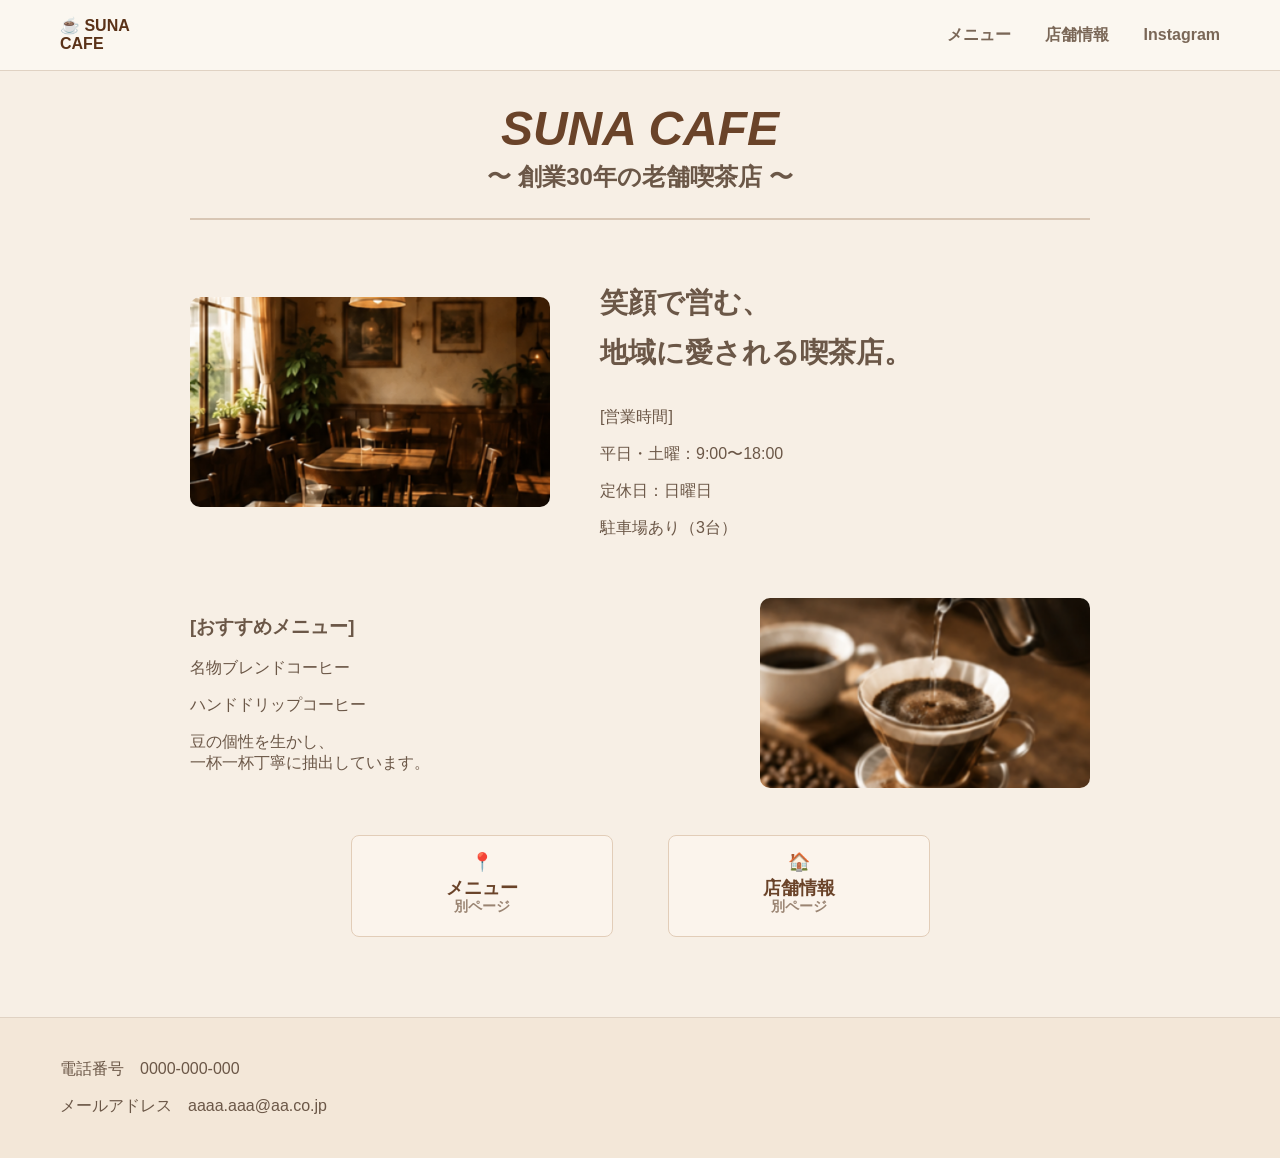
==== index.html @ 04c0c140 "Add files via upload" ====
<!DOCTYPE html>
<html lang="ja">
<head>
  <meta charset="UTF-8">
  <title>SUNA CAFE</title>
  <link rel="stylesheet" href="style.css">
</head>
<body>

  <header class="header">
    <a href="index.html" class="logo">
  ☕ SUNA<br>CAFE
</a>
    <nav>
      <a href="menu.html">メニュー</a>
      <a href="shop.html">店舗情報</a>
      <a href="#">Instagram</a>
    </nav>
  </header>

  <main class="main">
    <h1>SUNA CAFE</h1>
    <h2>〜 創業30年の老舗喫茶店 〜</h2>

    <section class="intro">
      <img src="images/cafe.jpg" class="photo" alt="SUNA CAFEの店内">
      <div class="text">
        <h3>笑顔で営む、<br>地域に愛される喫茶店。</h3>
        <p>[営業時間]</p>
        <p>平日・土曜：9:00〜18:00</p>
        <p>定休日：日曜日</p>
        <p>駐車場あり（3台）</p>
      </div>
    </section>

   <section class="menu-section">

  <div class="menu-text">
    <h3>[おすすめメニュー]</h3>

    <p>名物ブレンドコーヒー</p>
    <p>ハンドドリップコーヒー</p>

    <p>
      豆の個性を生かし、<br>
      一杯一杯丁寧に抽出しています。
    </p>
  </div>

  <img src="images/coffee.jpg"
       class="coffee-photo"
       alt="ハンドドリップコーヒー">

</section>

   <section class="buttons">
  <a href="menu.html" class="card">
    <span class="icon">📍</span>
    <strong>メニュー</strong>
    <span>別ページ</span>
  </a>

<a href="shop.html" class="card">
  <span class="icon">🏠</span>
  <strong>店舗情報</strong>
  <span>別ページ</span>
</a>
</section>
  </main>

  <footer class="footer">
    <p>電話番号　0000-000-000</p>
    <p>メールアドレス　aaaa.aaa@aa.co.jp</p>
  </footer>

</body>
</html>
---- style.css ----
body {
  margin: 0;
  background: #f7efe5;
  color: #6b5747;
  font-family: "Yu Gothic", "Hiragino Kaku Gothic ProN", sans-serif;
}

.header {
  height: 70px;
  padding: 0 60px;
  display: flex;
  justify-content: space-between;
  align-items: center;
  background: #fbf7f0;
  border-bottom: 1px solid #e0d2c3;
}

.logo {
  font-weight: bold;
  color: #5a3218;
  line-height: 1.1;
  text-decoration: none;
}

nav a {
  margin-left: 30px;
  text-decoration: none;
  color: #7a6757;
  font-weight: bold;
}

.main {
  max-width: 900px;
  margin: 0 auto;
  padding: 30px 30px 45px;
}

h1 {
  text-align: center;
  font-size: 48px;
  color: #6a4329;
  font-style: italic;
  margin: 0;
}

h2 {
  text-align: center;
  margin-top: 5px;
  border-bottom: 2px solid #d8c6b4;
  padding-bottom: 25px;
}

.intro {
  display: flex;
  gap: 50px;
  margin-top: 30px;
  align-items: center;
}

.photo {
  width: 360px;
  height: 210px;
  object-fit: cover;
  border-radius: 10px;
}

.text h3 {
  font-size: 28px;
  line-height: 1.8;
}

.menu {
  margin-top: 40px;
  font-size: 18px;
}

.buttons {
  display: flex;
  gap: 55px;
  justify-content: center;
  margin-top: 45px;
  margin-bottom: 35px;
}

.card {
  width: 260px;
  height: 100px;
  border: 1px solid #e2cdb8;
  border-radius: 8px;
  background: #fbf4ec;
  text-decoration: none;
  color: #6a4329;

  display: flex;
  flex-direction: column;
  justify-content: center;
  align-items: center;
  gap: 3px;

  font-size: 18px;
  font-weight: bold;
}
.card {
  transition: 0.3s;
}

.card:hover {
  transform: translateY(-3px);
  box-shadow: 0 8px 20px rgba(0,0,0,0.1);
}

.card .icon {
  font-size: 18px;
}

.card span {
  font-size: 12px;
  color: #9a8472;
}

.card span {
  font-size: 14px;
  color: #9a8472;
  display: block;
  margin-top: -5px;
}

.footer {
  border-top: 1px solid #e0d2c3;
  padding: 25px 60px;
  background: #f3e7d8;
  box-sizing: border-box;
  width: 100%;
}

.menu-section{
  display:flex;
  justify-content:space-between;
  align-items:center;
  margin-top:40px;
  gap:40px;
}

.menu-text{
  flex:1;
}

.coffee-photo {
  width: 330px;
  height: 190px;
  object-fit: cover;
  border-radius: 10px;
}
.menu-page {
  max-width: 1000px;
  margin: 0 auto;
  padding: 40px 30px;
}

.menu-hero {
  display: grid;
  grid-template-columns: 1fr 1.3fr;
  gap: 40px;
  align-items: center;
  margin-bottom: 50px;
}

.menu-hero h1 {
  text-align: left;
  font-size: 56px;
  margin: 15px 0;
}

.menu-hero img {
  width: 100%;
  height: 320px;
  object-fit: cover;
}

.small-title {
  font-weight: bold;
}

.recommend h2 {
  text-align: center;
  font-size: 34px;
  margin-bottom: 25px;
}

.recommend-list {
  display: grid;
  grid-template-columns: repeat(3, 1fr);
  gap: 25px;
}

.menu-card {
  background: #fbf4ec;
  border: 1px solid #e2cdb8;
  text-align: center;
  padding-bottom: 20px;
}

.menu-card img {
  width: 100%;
  height: 190px;
  object-fit: cover;
}

.menu-card h3 {
  font-size: 24px;
  color: #5a3218;
}

.menu-card strong {
  font-size: 24px;
  color: #5a3218;
}

.menu-row {
  display: grid;
  grid-template-columns: 1fr 1.2fr 1.2fr;
  gap: 30px;
  align-items: center;
  margin-top: 45px;
  padding: 25px 0;
  border-top: 1px solid #e2cdb8;
}

.menu-row img {
  width: 100%;
  height: 190px;
  object-fit: cover;
  border-radius: 8px;
}

.menu-category h2 {
  text-align: left;
  font-size: 34px;
  color: #5a3218;
}

.price-list {
  list-style: none;
  padding: 0;
  margin: 0;
}

.price-list li {
  display: flex;
  justify-content: space-between;
  border-bottom: 1px dotted #c8ad96;
  padding: 10px 0;
}
.shop-page {
  max-width: 1300px;
  margin: 0 auto;
  padding: 40px 30px;
}
.shop-hero {
  display: grid;
  grid-template-columns: 1fr 1.4fr;
  gap: 35px;
  align-items: center;
  margin-bottom: 45px;
}

.shop-hero img {
  width: 100%;
  height: 330px;
  object-fit: cover;
  border-radius: 8px;
}

.shop-info-box h1 {
  text-align: left;
  font-size: 42px;
  color: #5a3218;
  margin-bottom: 5px;
}

.shop-info-box p {
  color: #b39b85;
  font-size: 13px;
}

.shop-info-box dl {
  margin-top: 25px;
}

.shop-info-box dt {
  font-weight: bold;
  color: #6a4329;
  margin-top: 18px;
}

.shop-info-box dd {
  margin: 6px 0 0 0;
  color: #7a6757;
  line-height: 1.7;
}

.shop-guide {
  border-top: 1px solid #e2cdb8;
  padding-top: 30px;
}

.shop-guide h2 {
  text-align: center;
  border: none;
  padding: 0;
  margin-bottom: 25px;
}

.shop-guide-grid {
  display: grid;
  grid-template-columns: 1fr 1fr 1fr;
  gap: 28px;
  align-items: center;
}

.shop-guide-grid img {
  width: 100%;
  height: 220px;
  object-fit: cover;
  border-radius: 8px;
}

.shop-guide-grid h3 {
  color: #5a3218;
  margin-bottom: 5px;
}
@media (max-width: 768px) {

  .header {
    height: auto;
    padding: 16px 20px;
    flex-direction: column;
    gap: 12px;
  }

  nav {
    display: flex;
    flex-wrap: wrap;
    justify-content: center;
    gap: 16px;
  }

  nav a {
    margin-left: 0;
    font-size: 14px;
  }

  .main,
  .menu-page,
  .shop-page {
    max-width: 100%;
    padding: 28px 20px;
  }

  h1 {
    font-size: 36px;
  }

  .intro,
  .menu-section,
  .menu-hero,
  .menu-row,
  .shop-hero,
  .shop-guide-grid {
    display: block;
  }

  .photo,
  .coffee-photo,
  .menu-hero img,
  .menu-row img,
  .shop-hero img,
  .shop-guide-grid img {
    width: 100%;
    height: auto;
    margin: 18px 0;
  }

  .text h3 {
    font-size: 22px;
  }

  .buttons {
    flex-direction: column;
    align-items: center;
    gap: 20px;
  }

  .card {
    width: 100%;
    max-width: 320px;
  }

  .recommend-list {
    grid-template-columns: 1fr;
  }

  .menu-row {
    margin-top: 30px;
  }

  .price-list {
    margin-top: 20px;
  }

  .footer {
    padding: 24px 20px;
    font-size: 13px;
  }
}
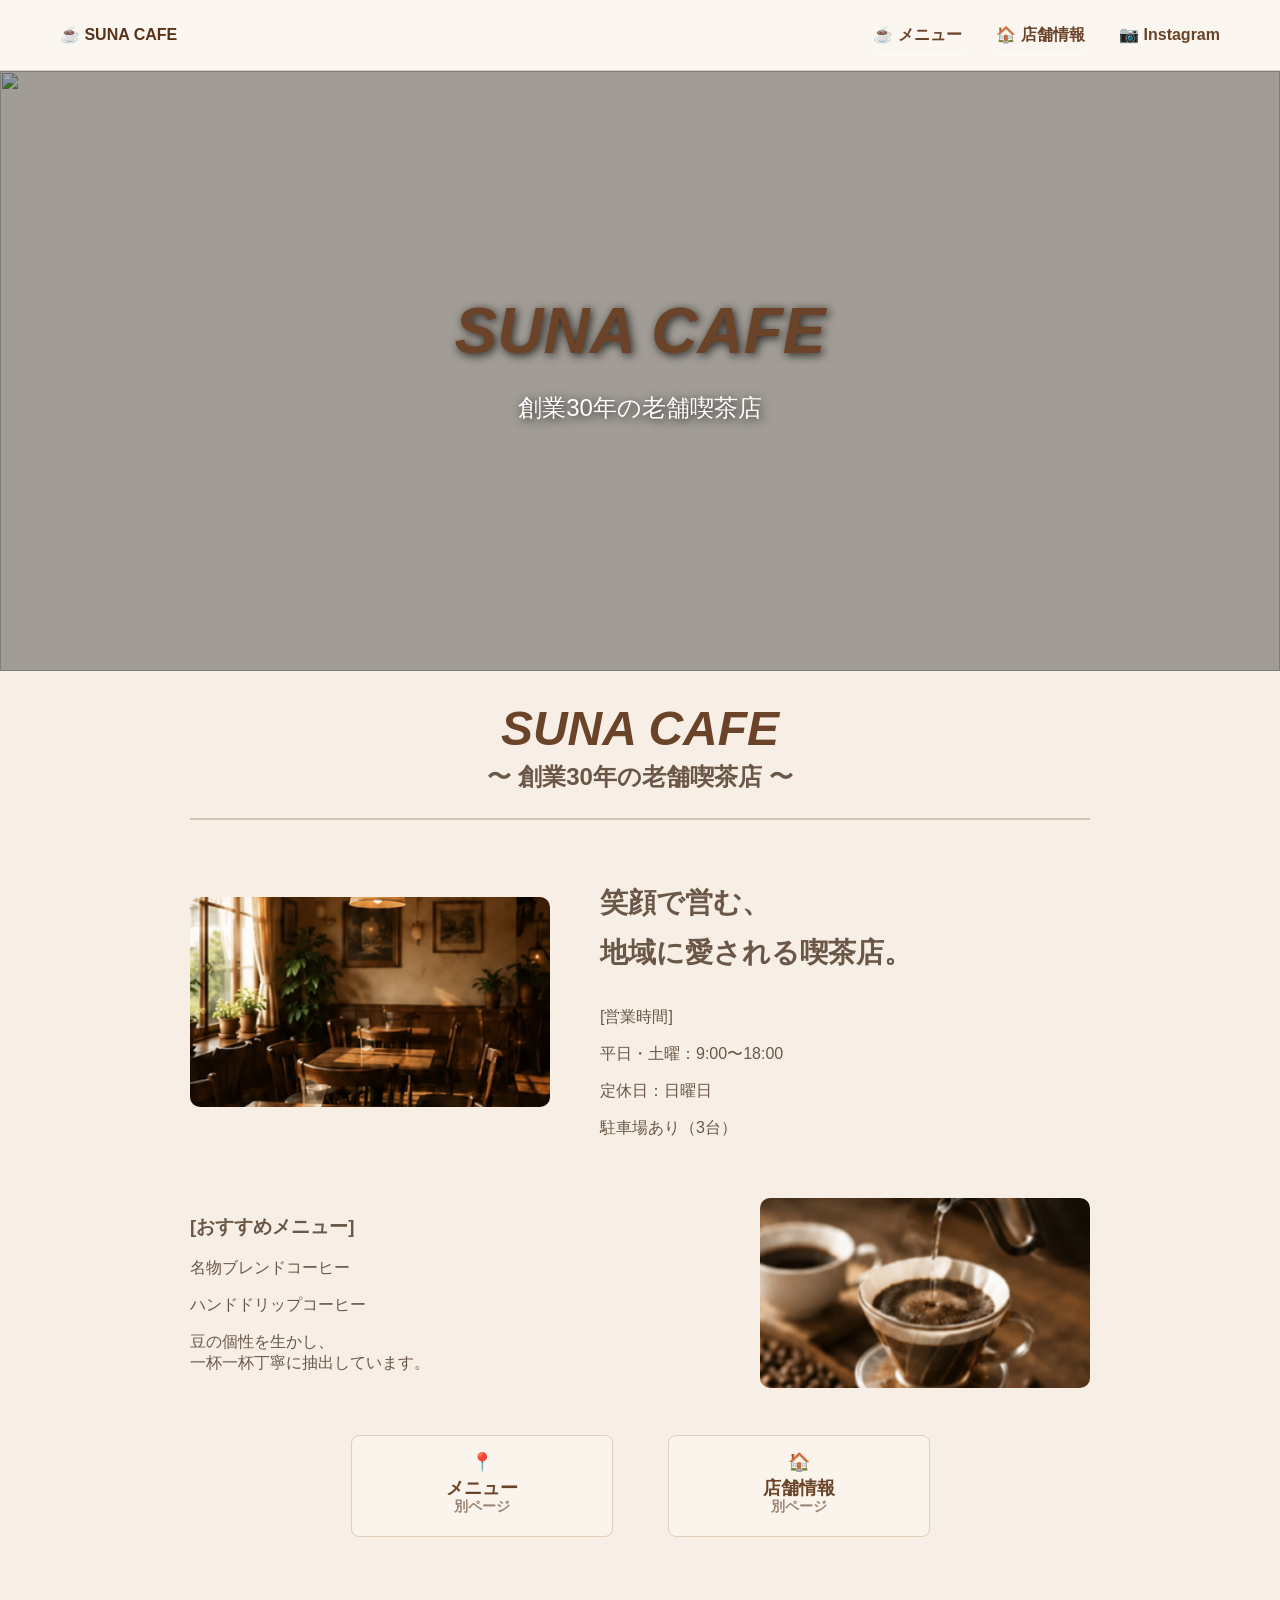
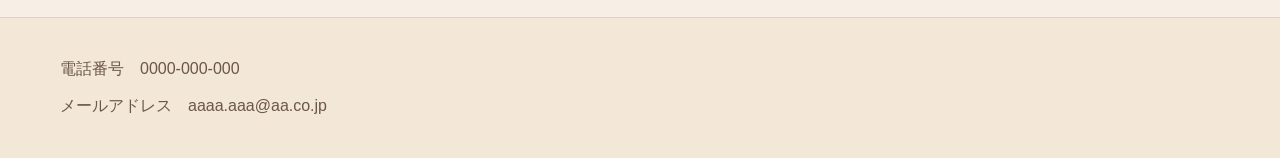
==== commit 93b496e6: "Update index.html" ====
--- a/index.html
+++ b/index.html
@@ -2,21 +2,50 @@
 <html lang="ja">
 <head>
   <meta charset="UTF-8">
+  <meta name="viewport" content="width=device-width, initial-scale=1.0">
   <title>SUNA CAFE</title>
   <link rel="stylesheet" href="style.css">
 </head>
+
 <body>
 
-  <header class="header">
-    <a href="index.html" class="logo">
-  ☕ SUNA<br>CAFE
-</a>
-    <nav>
-      <a href="menu.html">メニュー</a>
-      <a href="shop.html">店舗情報</a>
-      <a href="#">Instagram</a>
-    </nav>
-  </header>
+<header class="header">
+
+  <a href="index.html" class="logo">
+    ☕ SUNA CAFE
+  </a>
+
+  <button class="menu-btn">☰</button>
+
+  <nav class="nav-menu">
+  <a href="menu.html">☕ メニュー</a>
+  <a href="shop.html">🏠 店舗情報</a>
+  <a href="#">📷 Instagram</a>
+</nav>
+
+</header>
+
+
+ <section class="slideshow">
+
+    <img src="https://images.unsplash.com/photo-1554118811-1e0d58224f24?w=1920"
+     class="slide active">
+
+<img src="https://images.unsplash.com/photo-1509042239860-f550ce710b93?w=1920"
+     class="slide">
+
+<img src="https://images.unsplash.com/photo-1445116572660-236099ec97a0?w=1920"
+     class="slide">
+
+
+    <div class="overlay">
+        <h1>SUNA CAFE</h1>
+        <p>創業30年の老舗喫茶店</p>
+    </div>
+
+</section>
+
+
 
   <main class="main">
     <h1>SUNA CAFE</h1>
@@ -73,5 +102,38 @@
     <p>メールアドレス　aaaa.aaa@aa.co.jp</p>
   </footer>
 
+<script>
+const slides = document.querySelectorAll(".slide");
+let current = 0;
+
+setInterval(() => {
+
+    slides[current].classList.remove("active");
+
+    current++;
+
+    if(current >= slides.length){
+        current = 0;
+    }
+
+    slides[current].classList.add("active");
+
+}, 3000);
+const menuBtn = document.querySelector(".menu-btn");
+const navMenu = document.querySelector(".nav-menu");
+
+menuBtn.addEventListener("click", () => {
+
+  navMenu.classList.toggle("active");
+
+  if(navMenu.classList.contains("active")){
+      menuBtn.textContent = "✕";
+  }else{
+      menuBtn.textContent = "☰";
+  }
+
+});
+</script>
+
 </body>
-</html>+</html>
--- a/style.css
+++ b/style.css
@@ -20,13 +20,24 @@
   color: #5a3218;
   line-height: 1.1;
   text-decoration: none;
-}
+  transition: 0.3s;
+}
+
+.logo:hover {
+  opacity: 0.8;
+}
+
 
 nav a {
   margin-left: 30px;
   text-decoration: none;
   color: #7a6757;
   font-weight: bold;
+  transition: 0.3s;
+}
+
+nav a:hover {
+  color: #5a3218;
 }
 
 .main {
@@ -105,18 +116,16 @@
 }
 
 .card:hover {
-  transform: translateY(-3px);
-  box-shadow: 0 8px 20px rgba(0,0,0,0.1);
-}
+  transform: translateY(-5px);
+  box-shadow: 0 12px 25px rgba(0,0,0,0.15);
+}
+
 
 .card .icon {
   font-size: 18px;
 }
 
-.card span {
-  font-size: 12px;
-  color: #9a8472;
-}
+
 
 .card span {
   font-size: 14px;
@@ -329,20 +338,26 @@
   color: #5a3218;
   margin-bottom: 5px;
 }
+
 @media (max-width: 768px) {
 
   .header {
     height: auto;
-    padding: 16px 20px;
+    padding: 15px;
     flex-direction: column;
-    gap: 12px;
+    gap: 15px;
+  }
+
+  .logo {
+    font-size: 24px;
+    text-align: center;
   }
 
   nav {
     display: flex;
+    justify-content: center;
     flex-wrap: wrap;
-    justify-content: center;
-    gap: 16px;
+    gap: 15px;
   }
 
   nav a {
@@ -350,15 +365,31 @@
     font-size: 14px;
   }
 
+  .slideshow {
+    height: 220px;
+  }
+
+  .overlay h1 {
+    font-size: 32px;
+  }
+
+  .overlay p {
+    font-size: 16px;
+  }
+
   .main,
   .menu-page,
   .shop-page {
-    max-width: 100%;
-    padding: 28px 20px;
+    padding: 20px;
   }
 
   h1 {
-    font-size: 36px;
+    font-size: 32px;
+  }
+
+  h2 {
+    font-size: 20px;
+    padding-bottom: 15px;
   }
 
   .intro,
@@ -378,7 +409,7 @@
   .shop-guide-grid img {
     width: 100%;
     height: auto;
-    margin: 18px 0;
+    margin: 15px 0;
   }
 
   .text h3 {
@@ -387,29 +418,208 @@
 
   .buttons {
     flex-direction: column;
-    align-items: center;
-    gap: 20px;
+    gap: 15px;
   }
 
   .card {
     width: 100%;
-    max-width: 320px;
+    max-width: none;
   }
 
   .recommend-list {
     grid-template-columns: 1fr;
   }
 
-  .menu-row {
-    margin-top: 30px;
-  }
-
-  .price-list {
-    margin-top: 20px;
+  .shop-guide-grid {
+    display: block;
   }
 
   .footer {
-    padding: 24px 20px;
-    font-size: 13px;
-  }
-}+    padding: 20px;
+    font-size: 12px;
+    text-align: center;
+  }
+}
+
+.slideshow {
+    width: 100%;
+    height: 600px;
+    position: relative;
+    overflow: hidden;
+}
+
+.slideshow::before {
+    content: "";
+    position: absolute;
+    inset: 0;
+    background: rgba(0,0,0,0.35);
+    z-index: 1;
+}
+
+.overlay {
+    z-index: 2;
+}
+
+
+.slide {
+    position: absolute;
+    width: 100%;
+    height: 100%;
+    object-fit: cover;
+
+    opacity: 0;
+    transition: opacity 1s ease-in-out;
+}
+
+.slide {
+    object-fit: cover;
+    object-position: center;
+}
+
+
+.slide.active {
+    opacity: 1;
+}
+
+.overlay {
+    position: absolute;
+    top: 50%;
+    left: 50%;
+    transform: translate(-50%, -50%);
+
+    color: white;
+    text-align: center;
+    z-index: 10;
+
+    text-shadow: 2px 2px 10px rgba(0,0,0,0.8);
+animation: fadeIn 1.5s ease;
+
+}
+
+.overlay h1 {
+    font-size: 64px;
+}
+
+.overlay p {
+    font-size: 24px;
+}
+
+@keyframes fadeIn {
+
+    from {
+        opacity: 0;
+        transform: translate(-50%, -40%);
+    }
+
+    to {
+        opacity: 1;
+        transform: translate(-50%, -50%);
+    }
+
+}
+
+html {
+  scroll-behavior: smooth;
+}
+
+/* ハンバーガーボタン */
+.menu-btn {
+  display: none;
+  font-size: 28px;
+  background: none;
+  border: none;
+  cursor: pointer;
+}
+
+/* スマホ */
+@media (max-width: 768px) {
+
+  .header {
+    flex-direction: row;
+    justify-content: space-between;
+    position: relative;
+  }
+
+  .menu-btn {
+    display: block;
+  }
+
+.nav-menu {
+    display: none;
+
+    position: absolute;
+    top: 75px;
+    right: 15px;
+
+    min-width: 200px;
+
+    padding: 20px;
+
+    /* ガラス風 */
+    background: rgba(255, 255, 255, 0.7);
+    backdrop-filter: blur(15px);
+    -webkit-backdrop-filter: blur(15px);
+
+    border: 1px solid rgba(255,255,255,0.3);
+    border-radius: 20px;
+
+    box-shadow:
+      0 8px 32px rgba(0,0,0,0.15);
+
+    flex-direction: column;
+    gap: 15px;
+
+    z-index: 9999;
+}
+
+.nav-menu.active {
+    display: flex;
+    animation: menuFade 0.3s ease;
+}
+
+
+
+
+}
+
+
+
+
+
+
+.nav-menu a {
+    text-decoration: none;
+    color: #6a4329;
+
+    padding: 12px 0;
+
+    border-bottom: 1px solid rgba(255,255,255,0.4);
+
+    font-size: 16px;
+    font-weight: bold;
+
+    transition: all 0.3s ease;
+}
+
+.nav-menu a:last-child {
+    border-bottom: none;
+}
+
+.nav-menu a:hover {
+    color: #a66b42;
+    padding-left: 10px;
+}
+
+@keyframes menuFade {
+
+    from {
+        opacity: 0;
+        transform: translateY(-15px) scale(0.95);
+    }
+
+    to {
+        opacity: 1;
+        transform: translateY(0) scale(1);
+    }
+
+}
